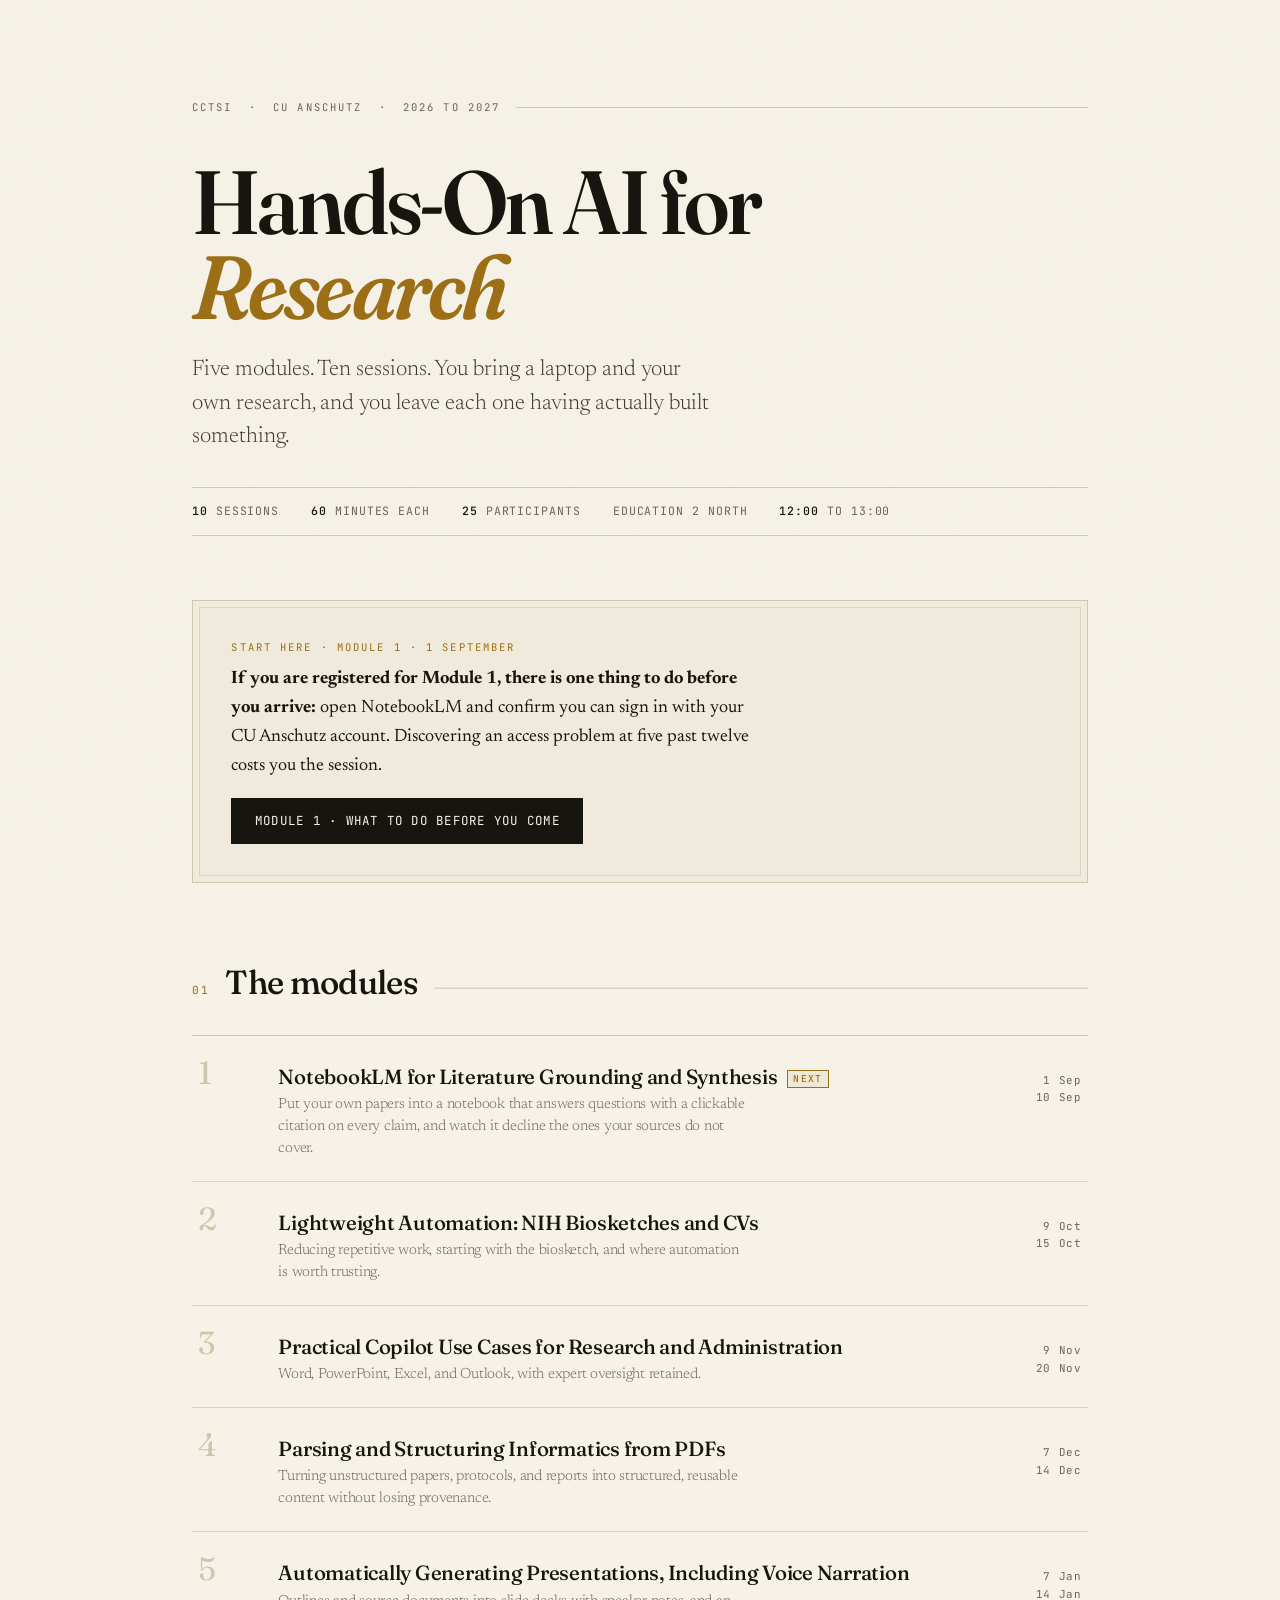
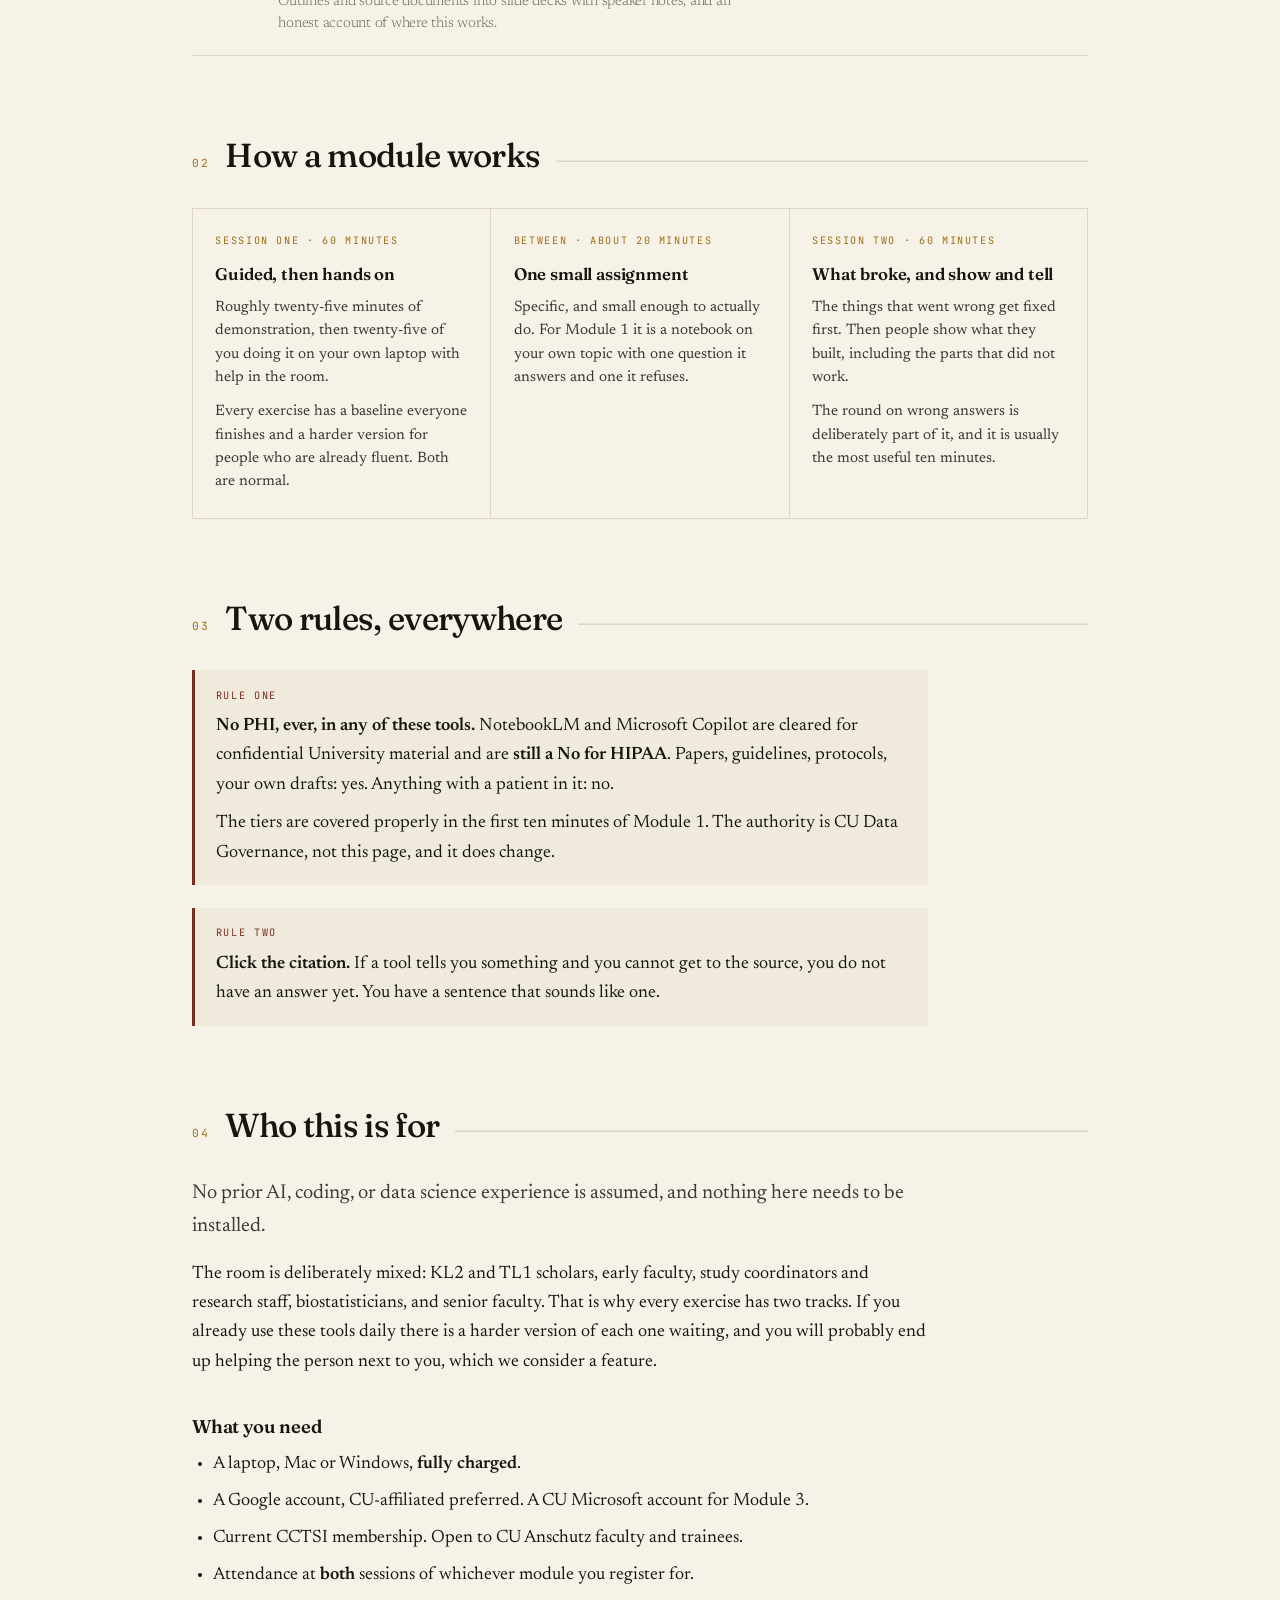
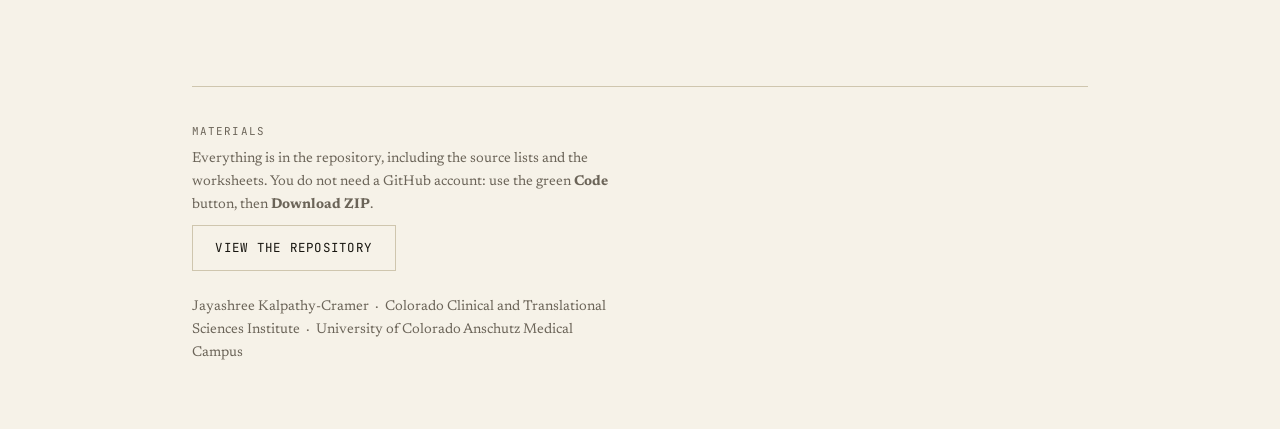
==== index.html @ 1f19777e "Module 1: NotebookLM materials and series site Landing page and module 1 page for GitHub Pages, four" ====
<!doctype html>
<html lang="en">
<head>
<meta charset="utf-8">
<meta name="viewport" content="width=device-width,initial-scale=1">
<title>Hands-On AI for Research · CCTSI</title>
<meta name="description" content="A five-module CCTSI workshop series at CU Anschutz. Build something in the room, on your own laptop, with your own research.">
<link rel="stylesheet" href="assets/style.css">
</head>
<body>
<div class="wrap">

  <header class="mast">
    <p class="mast-rule rise">CCTSI &nbsp;·&nbsp; CU Anschutz &nbsp;·&nbsp; 2026 to 2027</p>
    <h1 class="rise">Hands-On AI for <em>Research</em></h1>
    <p class="standfirst rise">Five modules. Ten sessions. You bring a laptop and your own
      research, and you leave each one having actually built something.</p>
    <div class="meta-strip rise">
      <span><b>10</b> sessions</span>
      <span><b>60</b> minutes each</span>
      <span><b>25</b> participants</span>
      <span>Education 2 North</span>
      <span><b>12:00</b> to 13:00</span>
    </div>
  </header>

  <section class="hero-cta rise">
    <p class="kicker">Start here · Module 1 · 1 September</p>
    <p><strong>If you are registered for Module 1, there is one thing to do before you arrive:</strong>
      open NotebookLM and confirm you can sign in with your CU Anschutz account. Discovering an
      access problem at five past twelve costs you the session.</p>
    <p><a class="btn" href="module-1.html">Module 1 · what to do before you come</a></p>
  </section>

  <section class="sec">
    <div class="sec-head"><span class="sec-num">01</span><h2>The modules</h2></div>
    <ol class="index">
      <li><a href="module-1.html">
        <span class="n">1</span>
        <span class="t">NotebookLM for Literature Grounding and Synthesis<span class="chip now">Next</span>
          <span class="sub">Put your own papers into a notebook that answers questions with a
            clickable citation on every claim, and watch it decline the ones your sources do not
            cover.</span></span>
        <span class="d">1 Sep<br>10 Sep</span></a></li>
      <li><div class="row">
        <span class="n">2</span>
        <span class="t">Lightweight Automation: NIH Biosketches and CVs
          <span class="sub">Reducing repetitive work, starting with the biosketch, and where
            automation is worth trusting.</span></span>
        <span class="d">9 Oct<br>15 Oct</span></div></li>
      <li><div class="row">
        <span class="n">3</span>
        <span class="t">Practical Copilot Use Cases for Research and Administration
          <span class="sub">Word, PowerPoint, Excel, and Outlook, with expert oversight
            retained.</span></span>
        <span class="d">9 Nov<br>20 Nov</span></div></li>
      <li><div class="row">
        <span class="n">4</span>
        <span class="t">Parsing and Structuring Informatics from PDFs
          <span class="sub">Turning unstructured papers, protocols, and reports into structured,
            reusable content without losing provenance.</span></span>
        <span class="d">7 Dec<br>14 Dec</span></div></li>
      <li><div class="row">
        <span class="n">5</span>
        <span class="t">Automatically Generating Presentations, Including Voice Narration
          <span class="sub">Outlines and source documents into slide decks with speaker notes, and
            an honest account of where this works.</span></span>
        <span class="d">7 Jan<br>14 Jan</span></div></li>
    </ol>
  </section>

  <section class="sec">
    <div class="sec-head"><span class="sec-num">02</span><h2>How a module works</h2></div>
    <div class="grid">
      <div class="card">
        <span class="c-n">Session one · 60 minutes</span>
        <h3>Guided, then hands on</h3>
        <p>Roughly twenty-five minutes of demonstration, then twenty-five of you doing it on your
          own laptop with help in the room.</p>
        <p>Every exercise has a baseline everyone finishes and a harder version for people who are
          already fluent. Both are normal.</p>
      </div>
      <div class="card">
        <span class="c-n">Between · about 20 minutes</span>
        <h3>One small assignment</h3>
        <p>Specific, and small enough to actually do. For Module 1 it is a notebook on your own
          topic with one question it answers and one it refuses.</p>
      </div>
      <div class="card">
        <span class="c-n">Session two · 60 minutes</span>
        <h3>What broke, and show and tell</h3>
        <p>The things that went wrong get fixed first. Then people show what they built, including
          the parts that did not work.</p>
        <p>The round on wrong answers is deliberately part of it, and it is usually the most useful
          ten minutes.</p>
      </div>
    </div>
  </section>

  <section class="sec">
    <div class="sec-head"><span class="sec-num">03</span><h2>Two rules, everywhere</h2></div>
    <div class="prose wide">
      <div class="rulebox">
        <span class="lbl">Rule one</span>
        <p><strong>No PHI, ever, in any of these tools.</strong> NotebookLM and Microsoft Copilot
          are cleared for confidential University material and are <strong>still a No for
          HIPAA</strong>. Papers, guidelines, protocols, your own drafts: yes. Anything with a
          patient in it: no.</p>
        <p>The tiers are covered properly in the first ten minutes of Module 1. The authority is CU
          Data Governance, not this page, and it does change.</p>
      </div>
      <div class="rulebox">
        <span class="lbl">Rule two</span>
        <p><strong>Click the citation.</strong> If a tool tells you something and you cannot get to
          the source, you do not have an answer yet. You have a sentence that sounds like one.</p>
      </div>
    </div>
  </section>

  <section class="sec">
    <div class="sec-head"><span class="sec-num">04</span><h2>Who this is for</h2></div>
    <div class="prose wide">
      <p class="lead">No prior AI, coding, or data science experience is assumed, and nothing here
        needs to be installed.</p>
      <p>The room is deliberately mixed: KL2 and TL1 scholars, early faculty, study coordinators and
        research staff, biostatisticians, and senior faculty. That is why every exercise has two
        tracks. If you already use these tools daily there is a harder version of each one waiting,
        and you will probably end up helping the person next to you, which we consider a feature.</p>
      <h3>What you need</h3>
      <ul>
        <li>A laptop, Mac or Windows, <strong>fully charged</strong>.</li>
        <li>A Google account, CU-affiliated preferred. A CU Microsoft account for Module 3.</li>
        <li>Current CCTSI membership. Open to CU Anschutz faculty and trainees.</li>
        <li>Attendance at <strong>both</strong> sessions of whichever module you register for.</li>
      </ul>
    </div>
  </section>

  <footer>
    <p class="fmono">Materials</p>
    <p>Everything is in the repository, including the source lists and the worksheets. You do not
      need a GitHub account: use the green <strong>Code</strong> button, then
      <strong>Download ZIP</strong>.</p>
    <p><a class="btn ghost" href="https://github.com/kalpathy/cctsi-hands-on-ai">View the repository</a></p>
    <p style="margin-top:1.6rem">Jayashree Kalpathy-Cramer &nbsp;·&nbsp; Colorado Clinical and
      Translational Sciences Institute &nbsp;·&nbsp; University of Colorado Anschutz Medical Campus</p>
  </footer>

</div>
</body>
</html>
---- assets/style.css ----
/* Hands-On AI for Research  ·  CCTSI, CU Anschutz
   Editorial scientific press: paper ground, ink text, printerly gold. */

@import url('https://fonts.googleapis.com/css2?family=Fraunces:ital,opsz,wght@0,9..144,300..900;1,9..144,300..900&family=Newsreader:ital,opsz,wght@0,6..72,200..800;1,6..72,200..800&family=JetBrains+Mono:wght@400;500;700&display=swap');

:root{
  --paper:#F6F2E8;
  --paper-2:#EFEADC;
  --paper-3:#E6DFCC;
  --ink:#17150F;
  --ink-2:#3D3830;
  --ink-3:#6B6458;
  --rule:#CFC6AE;
  --rule-soft:#DED6C1;
  --gold:#9C6F16;
  --gold-bright:#C08A1E;
  --oxblood:#7A2E22;
  --moss:#3F5240;

  --serif:'Newsreader',Georgia,'Times New Roman',serif;
  --display:'Fraunces',Georgia,serif;
  --mono:'JetBrains Mono',ui-monospace,'SF Mono',Menlo,monospace;

  --measure:34rem;
  --gut:clamp(1.25rem,4vw,3rem);
}

@media (prefers-color-scheme:dark){
  :root{
    --paper:#141310; --paper-2:#1C1A16; --paper-3:#26231D;
    --ink:#F2EDE0; --ink-2:#CFC7B6; --ink-3:#968D7C;
    --rule:#3A352C; --rule-soft:#2C2822;
    --gold:#D9A73E; --gold-bright:#EFC163;
    --oxblood:#C98072; --moss:#8FA98C;
  }
}

*,*::before,*::after{box-sizing:border-box}
html{-webkit-text-size-adjust:100%}
body{
  margin:0; background:var(--paper); color:var(--ink);
  font-family:var(--serif); font-size:clamp(1rem,.95rem + .25vw,1.125rem);
  font-optical-sizing:auto; line-height:1.62;
  text-rendering:optimizeLegibility;
}
/* paper grain */
body::before{
  content:''; position:fixed; inset:0; pointer-events:none; z-index:0; opacity:.5;
  background-image:url("data:image/svg+xml,%3Csvg xmlns='http://www.w3.org/2000/svg' width='160' height='160'%3E%3Cfilter id='n'%3E%3CfeTurbulence type='fractalNoise' baseFrequency='.85' numOctaves='4'/%3E%3C/filter%3E%3Crect width='160' height='160' filter='url(%23n)' opacity='.055'/%3E%3C/svg%3E");
  mix-blend-mode:multiply;
}
@media (prefers-color-scheme:dark){ body::before{mix-blend-mode:screen;opacity:.3} }

.wrap{position:relative; z-index:1; max-width:62rem; margin:0 auto; padding:0 var(--gut)}

a{color:inherit; text-decoration-color:var(--rule); text-underline-offset:.18em; text-decoration-thickness:1px}
a:hover{text-decoration-color:var(--gold)}

/* ── masthead ─────────────────────────────────────── */
.mast{padding:clamp(2.5rem,7vw,5.5rem) 0 0}
.mast-rule{display:flex;align-items:center;gap:1rem;font-family:var(--mono);
  font-size:.66rem;letter-spacing:.2em;text-transform:uppercase;color:var(--ink-3)}
.mast-rule::after{content:'';flex:1;height:1px;background:var(--rule)}
.mast h1{
  font-family:var(--display); font-weight:600; font-variation-settings:'SOFT' 20,'WONK' 1;
  font-size:clamp(2.6rem,1.4rem + 5.4vw,5.6rem); line-height:.94;
  letter-spacing:-.028em; margin:.5em 0 .28em; max-width:15ch;
}
.mast h1 em{font-style:italic; font-variation-settings:'SOFT' 60,'WONK' 1; color:var(--gold)}
.standfirst{font-size:clamp(1.1rem,1rem + .5vw,1.4rem); line-height:1.5; color:var(--ink-2);
  max-width:44ch; margin:0 0 2rem; font-weight:300}

.meta-strip{display:flex;flex-wrap:wrap;gap:.5rem 2rem;font-family:var(--mono);font-size:.72rem;
  letter-spacing:.08em;color:var(--ink-3);text-transform:uppercase;
  border-top:1px solid var(--rule);border-bottom:1px solid var(--rule);padding:.9rem 0;margin-bottom:clamp(2rem,6vw,4rem)}
.meta-strip b{color:var(--ink);font-weight:500}

/* ── callout: the one thing ───────────────────────── */
.hero-cta{
  position:relative; background:var(--paper-2); border:1px solid var(--rule);
  padding:clamp(1.4rem,4vw,2.4rem); margin:0 0 clamp(2.5rem,7vw,4.5rem);
}
.hero-cta::after{content:'';position:absolute;inset:6px;border:1px solid var(--rule-soft);pointer-events:none}
.hero-cta .kicker{font-family:var(--mono);font-size:.66rem;letter-spacing:.2em;text-transform:uppercase;line-height:1.5;
  color:var(--gold);margin:0 0 .6rem}
.hero-cta p{margin:0 0 1rem;max-width:52ch}
.hero-cta p:last-child{margin-bottom:0}

.btn{display:inline-block;font-family:var(--mono);font-size:.78rem;letter-spacing:.1em;
  text-transform:uppercase;text-decoration:none;background:var(--ink);color:var(--paper);
  padding:.75rem 1.4rem;border:1px solid var(--ink);transition:background .2s,color .2s,transform .2s}
.btn:hover{background:var(--gold);border-color:var(--gold);color:#fff;transform:translateY(-2px)}
.btn.ghost{background:transparent;color:var(--ink);border-color:var(--rule)}
.btn.ghost:hover{border-color:var(--gold);color:var(--gold);background:transparent}

/* ── section headings ─────────────────────────────── */
.sec{margin:0 0 clamp(2.5rem,7vw,4.5rem)}
.sec-head{display:flex;align-items:baseline;gap:1rem;margin:0 0 1.6rem}
.sec-head h2{font-family:var(--display);font-weight:500;font-variation-settings:'SOFT' 20;
  font-size:clamp(1.5rem,1.2rem + 1.1vw,2.1rem);letter-spacing:-.02em;margin:0}
.sec-head::after{content:'';flex:1;height:1px;background:var(--rule);transform:translateY(-.3em)}
.sec-num{font-family:var(--mono);font-size:.7rem;color:var(--gold);letter-spacing:.15em}

/* ── module index ─────────────────────────────────── */
.index{list-style:none;margin:0;padding:0;border-top:1px solid var(--rule)}
.index li{border-bottom:1px solid var(--rule-soft)}
.index a,.index .row{display:grid;grid-template-columns:3.4rem 1fr auto;gap:clamp(.8rem,2vw,1.6rem);
  align-items:baseline;padding:1.3rem .4rem;text-decoration:none;transition:background .25s,padding .25s}
.index a:hover{background:var(--paper-2);padding-left:.9rem}
.index .n{font-family:var(--display);font-weight:400;font-size:2rem;line-height:1;
  color:var(--rule);font-variation-settings:'SOFT' 0;transition:color .25s}
.index a:hover .n{color:var(--gold)}
.index .t{font-family:var(--display);font-weight:500;font-size:clamp(1.05rem,1rem + .35vw,1.28rem);
  line-height:1.25;letter-spacing:-.012em}
.index .d{font-family:var(--mono);font-size:.68rem;color:var(--ink-3);letter-spacing:.06em;
  white-space:nowrap;text-align:right}
.index .sub{display:block;font-family:var(--serif);font-weight:300;font-size:.92rem;
  color:var(--ink-3);margin-top:.3rem;max-width:52ch;line-height:1.5}
.chip{display:inline-block;font-family:var(--mono);font-size:.6rem;letter-spacing:.14em;
  text-transform:uppercase;padding:.2em .55em;border:1px solid var(--rule);color:var(--ink-3);
  margin-left:.6rem;vertical-align:.14em}
.chip.now{border-color:var(--gold);color:var(--gold);background:color-mix(in srgb,var(--gold) 8%,transparent)}

/* ── prose ────────────────────────────────────────── */
.prose{max-width:var(--measure)}
.prose.wide{max-width:46rem}
.prose h3{font-family:var(--display);font-weight:600;font-size:1.15rem;letter-spacing:-.01em;
  margin:2.2rem 0 .5rem}
.prose p{margin:0 0 1.1rem}
.prose ul,.prose ol{margin:0 0 1.2rem;padding-left:1.3rem}
.prose li{margin:0 0 .5rem}
.prose strong{font-weight:600}
.lead{font-size:1.12em;color:var(--ink-2)}

/* ── two-up cards ─────────────────────────────────── */
.grid{display:grid;gap:1px;background:var(--rule-soft);border:1px solid var(--rule-soft);
  grid-template-columns:repeat(auto-fit,minmax(15rem,1fr))}
.card{background:var(--paper);padding:1.5rem 1.4rem}
.card h3{font-family:var(--display);font-weight:600;font-size:1.05rem;margin:0 0 .5rem;letter-spacing:-.01em}
.card .c-n{font-family:var(--mono);font-size:.64rem;letter-spacing:.16em;text-transform:uppercase;
  color:var(--gold);display:block;margin-bottom:.7rem}
.card p{margin:0 0 .7rem;font-size:.94rem;color:var(--ink-2);line-height:1.55}
.card p:last-child{margin-bottom:0}
.card .cnt{font-family:var(--mono);font-size:.68rem;color:var(--ink-3)}

/* ── rule box ─────────────────────────────────────── */
.rulebox{border-left:3px solid var(--oxblood);background:var(--paper-2);padding:1.1rem 1.3rem;margin:0 0 1.4rem}
.rulebox p{margin:0 0 .6rem}
.rulebox p:last-child{margin:0}
.rulebox .lbl{font-family:var(--mono);font-size:.64rem;letter-spacing:.16em;text-transform:uppercase;
  color:var(--oxblood);display:block;margin-bottom:.5rem}

/* ── steps ────────────────────────────────────────── */
.steps{list-style:none;counter-reset:s;margin:0;padding:0}
.steps li{counter-increment:s;position:relative;padding:0 0 1.4rem 3.2rem;border-left:1px solid var(--rule);
  margin-left:1rem}
.steps li:last-child{border-left-color:transparent;padding-bottom:0}
.steps li::before{content:counter(s);position:absolute;left:-1rem;top:-.15rem;width:2rem;height:2rem;
  display:grid;place-items:center;background:var(--paper);border:1px solid var(--rule);
  border-radius:50%;font-family:var(--mono);font-size:.75rem;color:var(--gold)}
.steps h3{margin:0 0 .3rem;font-family:var(--display);font-weight:600;font-size:1.05rem}
.steps p{margin:0 0 .5rem;font-size:.95rem;color:var(--ink-2)}

/* ── footer ───────────────────────────────────────── */
footer{border-top:1px solid var(--rule);margin-top:clamp(3rem,8vw,6rem);
  padding:2.2rem 0 3.5rem;font-size:.88rem;color:var(--ink-3)}
footer p{margin:0 0 .5rem;max-width:52ch}
footer .fmono{font-family:var(--mono);font-size:.68rem;letter-spacing:.1em;text-transform:uppercase}

/* ── back link ────────────────────────────────────── */
.back{display:inline-block;font-family:var(--mono);font-size:.7rem;letter-spacing:.14em;
  text-transform:uppercase;color:var(--ink-3);text-decoration:none;margin-bottom:1.5rem}
.back:hover{color:var(--gold)}

/* ── entrance ─────────────────────────────────────── */
@media (prefers-reduced-motion:no-preference){
  .rise{animation:rise .7s cubic-bezier(.2,.7,.3,1) both}
  .rise:nth-child(1){animation-delay:.04s} .rise:nth-child(2){animation-delay:.1s}
  .rise:nth-child(3){animation-delay:.16s} .rise:nth-child(4){animation-delay:.22s}
  .rise:nth-child(5){animation-delay:.28s} .rise:nth-child(6){animation-delay:.34s}
  @keyframes rise{from{opacity:0;transform:translateY(14px)}to{opacity:1;transform:none}}
}

@media (max-width:34rem){
  .index a,.index .row{grid-template-columns:2.4rem 1fr;row-gap:.4rem}
  .index .d{grid-column:2;text-align:left}
  .index .n{font-size:1.5rem}
}

@media print{
  body::before{display:none} body{background:#fff;color:#000;font-size:11pt}
  .btn,.back{display:none} .index a{padding:.5rem 0}
}
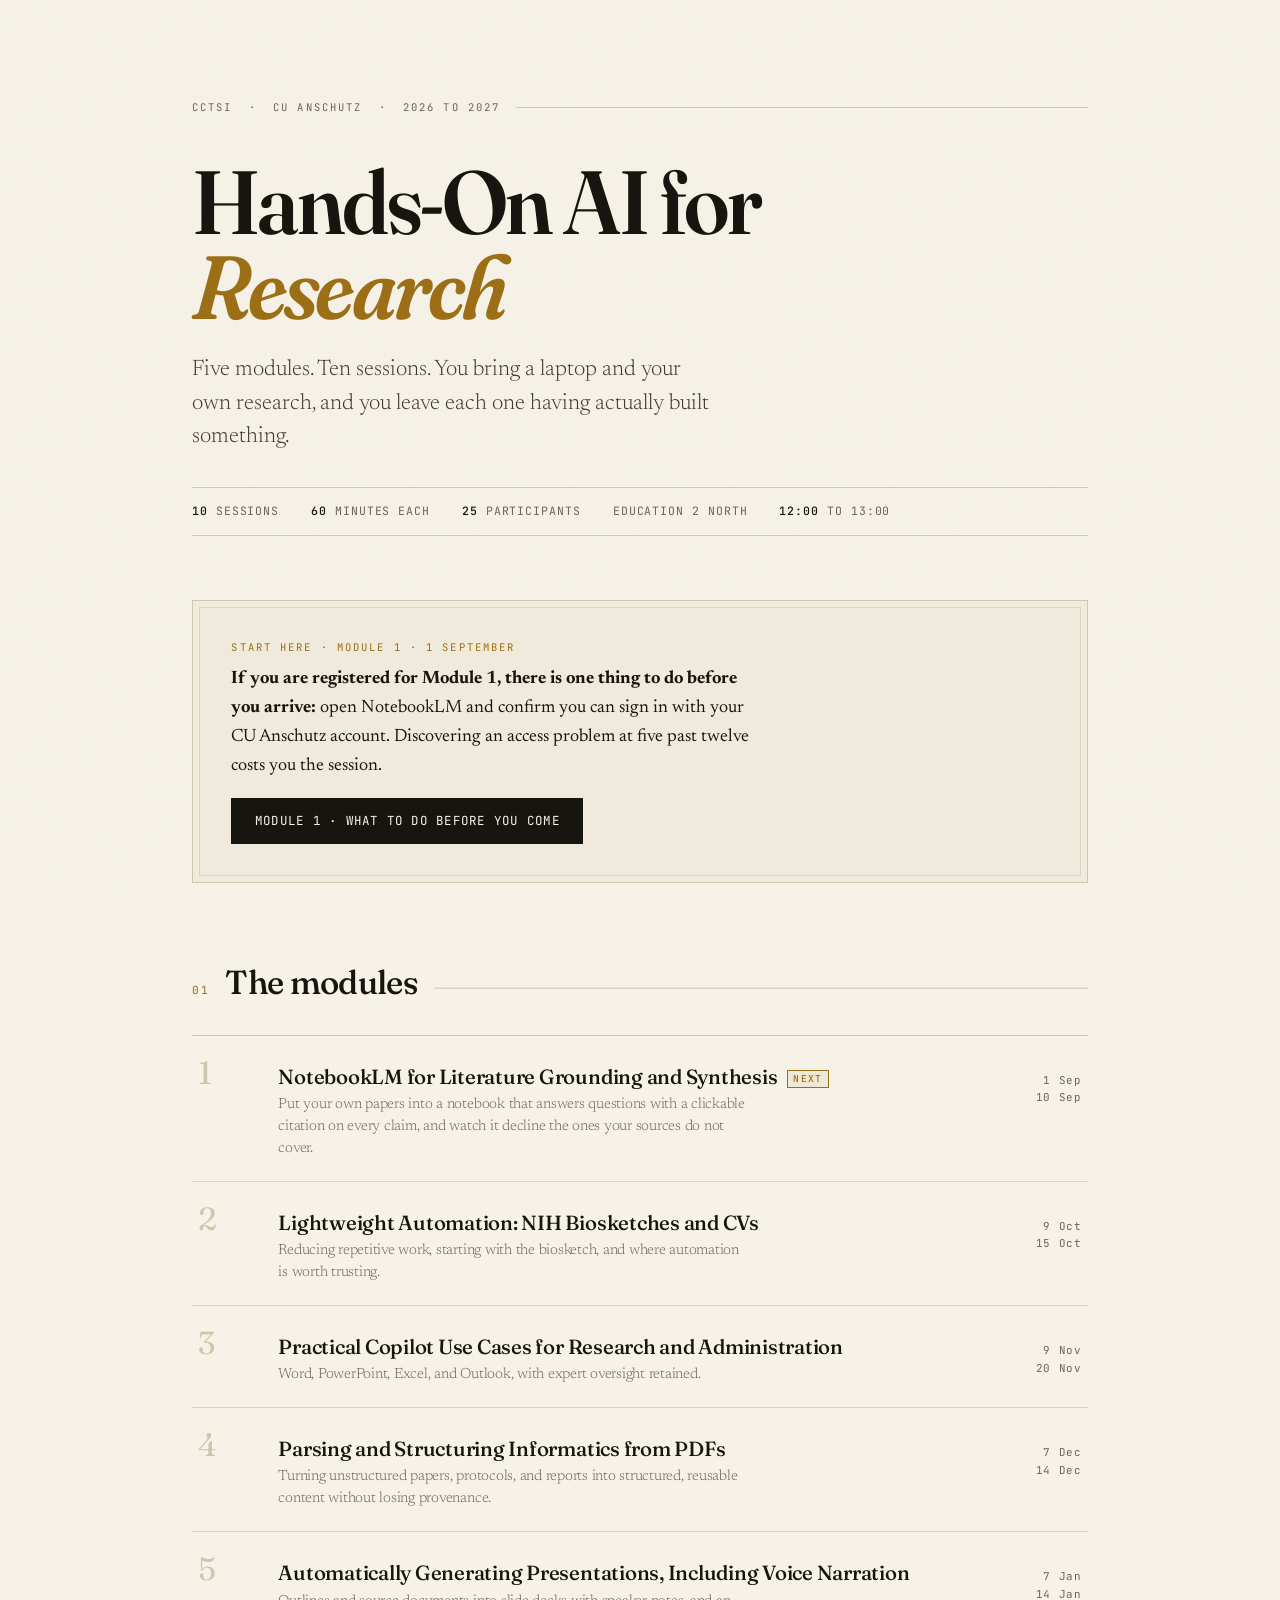
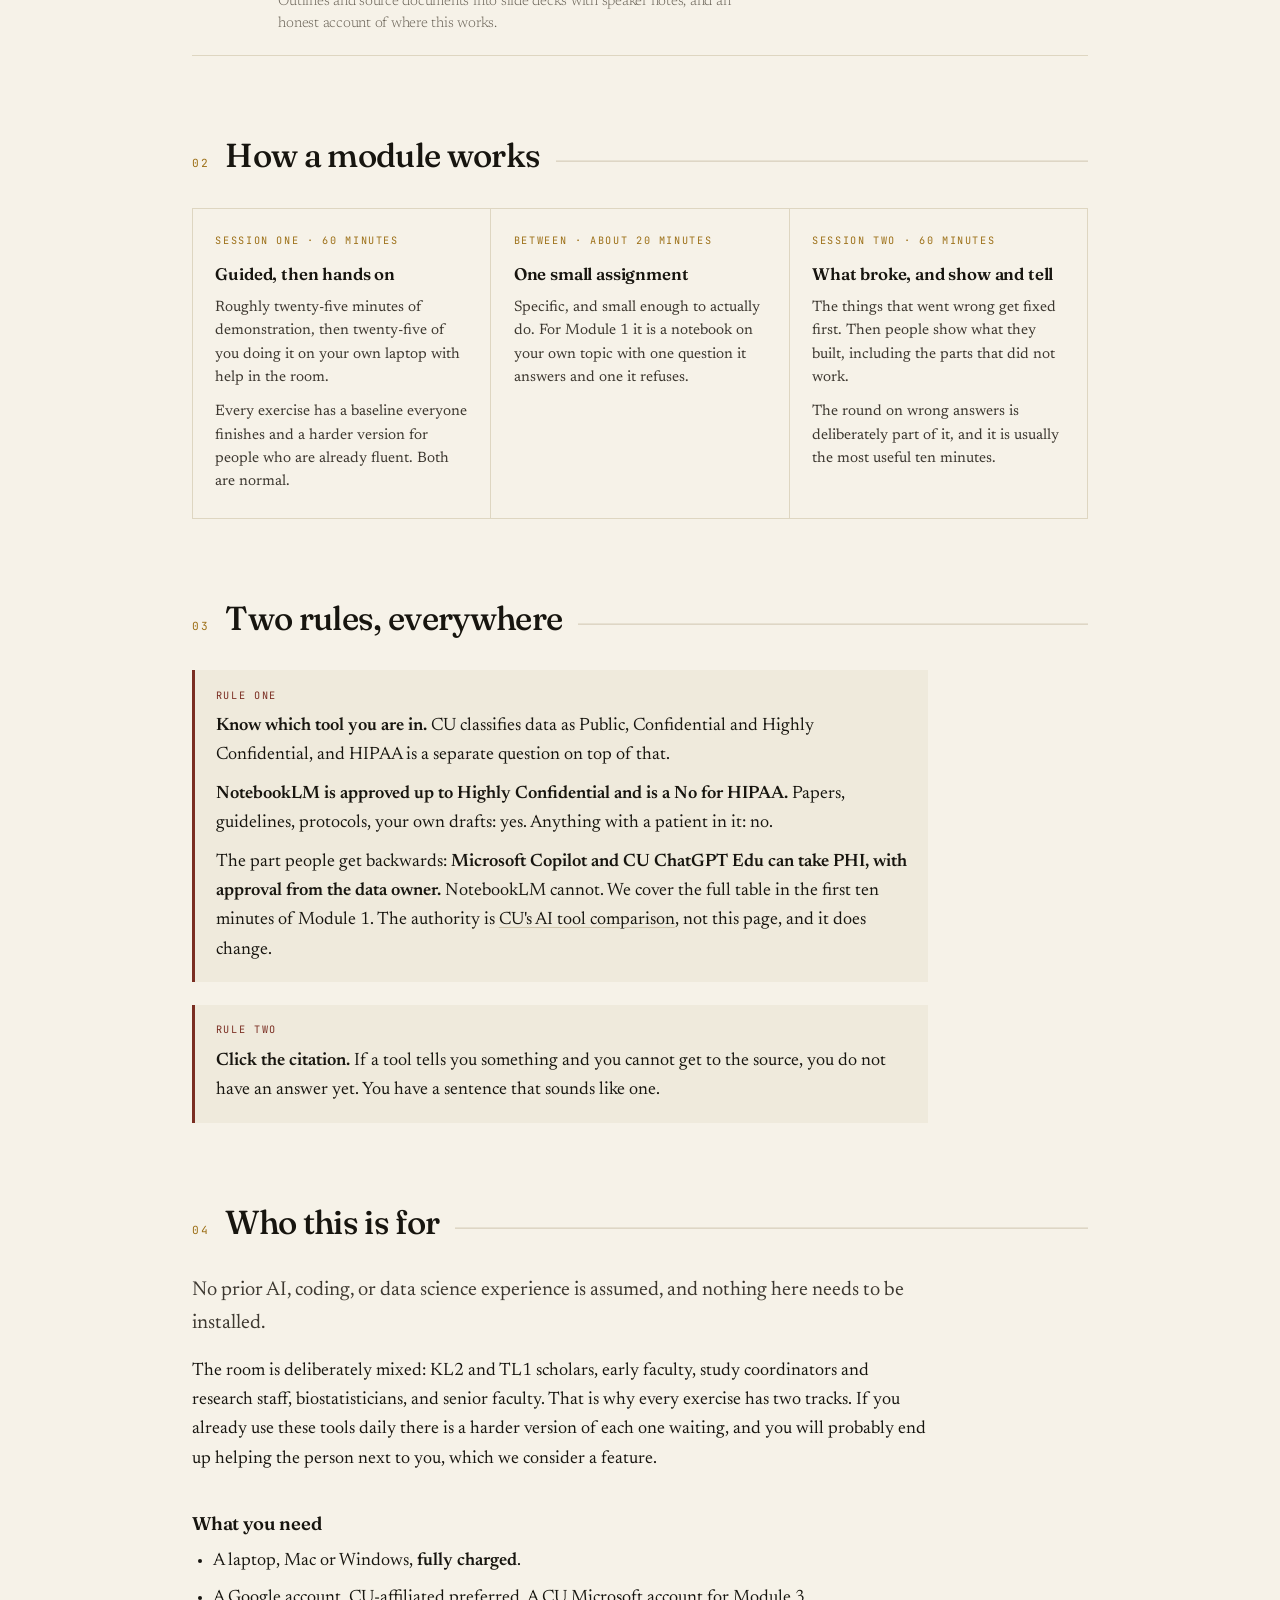
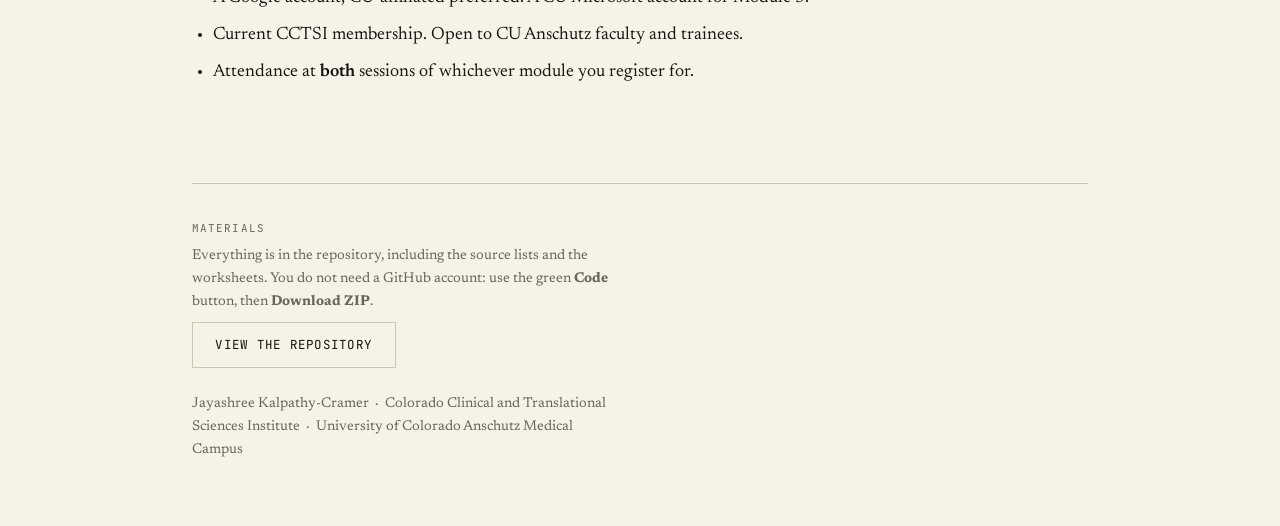
==== commit 79cf04e0: "Correct the data classification guidance against CU's published table CU uses three classifications " ====
--- a/index.html
+++ b/index.html
@@ -102,12 +102,14 @@
     <div class="prose wide">
       <div class="rulebox">
         <span class="lbl">Rule one</span>
-        <p><strong>No PHI, ever, in any of these tools.</strong> NotebookLM and Microsoft Copilot
-          are cleared for confidential University material and are <strong>still a No for
-          HIPAA</strong>. Papers, guidelines, protocols, your own drafts: yes. Anything with a
-          patient in it: no.</p>
-        <p>The tiers are covered properly in the first ten minutes of Module 1. The authority is CU
-          Data Governance, not this page, and it does change.</p>
+        <p><strong>Know which tool you are in.</strong> CU classifies data as Public, Confidential
+          and Highly Confidential, and HIPAA is a separate question on top of that.</p>
+        <p><strong>NotebookLM is approved up to Highly Confidential and is a No for HIPAA.</strong>
+          Papers, guidelines, protocols, your own drafts: yes. Anything with a patient in it: no.</p>
+        <p>The part people get backwards: <strong>Microsoft Copilot and CU ChatGPT Edu can take PHI,
+          with approval from the data owner.</strong> NotebookLM cannot. We cover the full table in
+          the first ten minutes of Module 1. The authority is
+          <a href="https://www.cuanschutz.edu/offices/iss/artificial-intelligence/ai-tool-overview-and-comparison">CU's AI tool comparison</a>, not this page, and it does change.</p>
       </div>
       <div class="rulebox">
         <span class="lbl">Rule two</span>
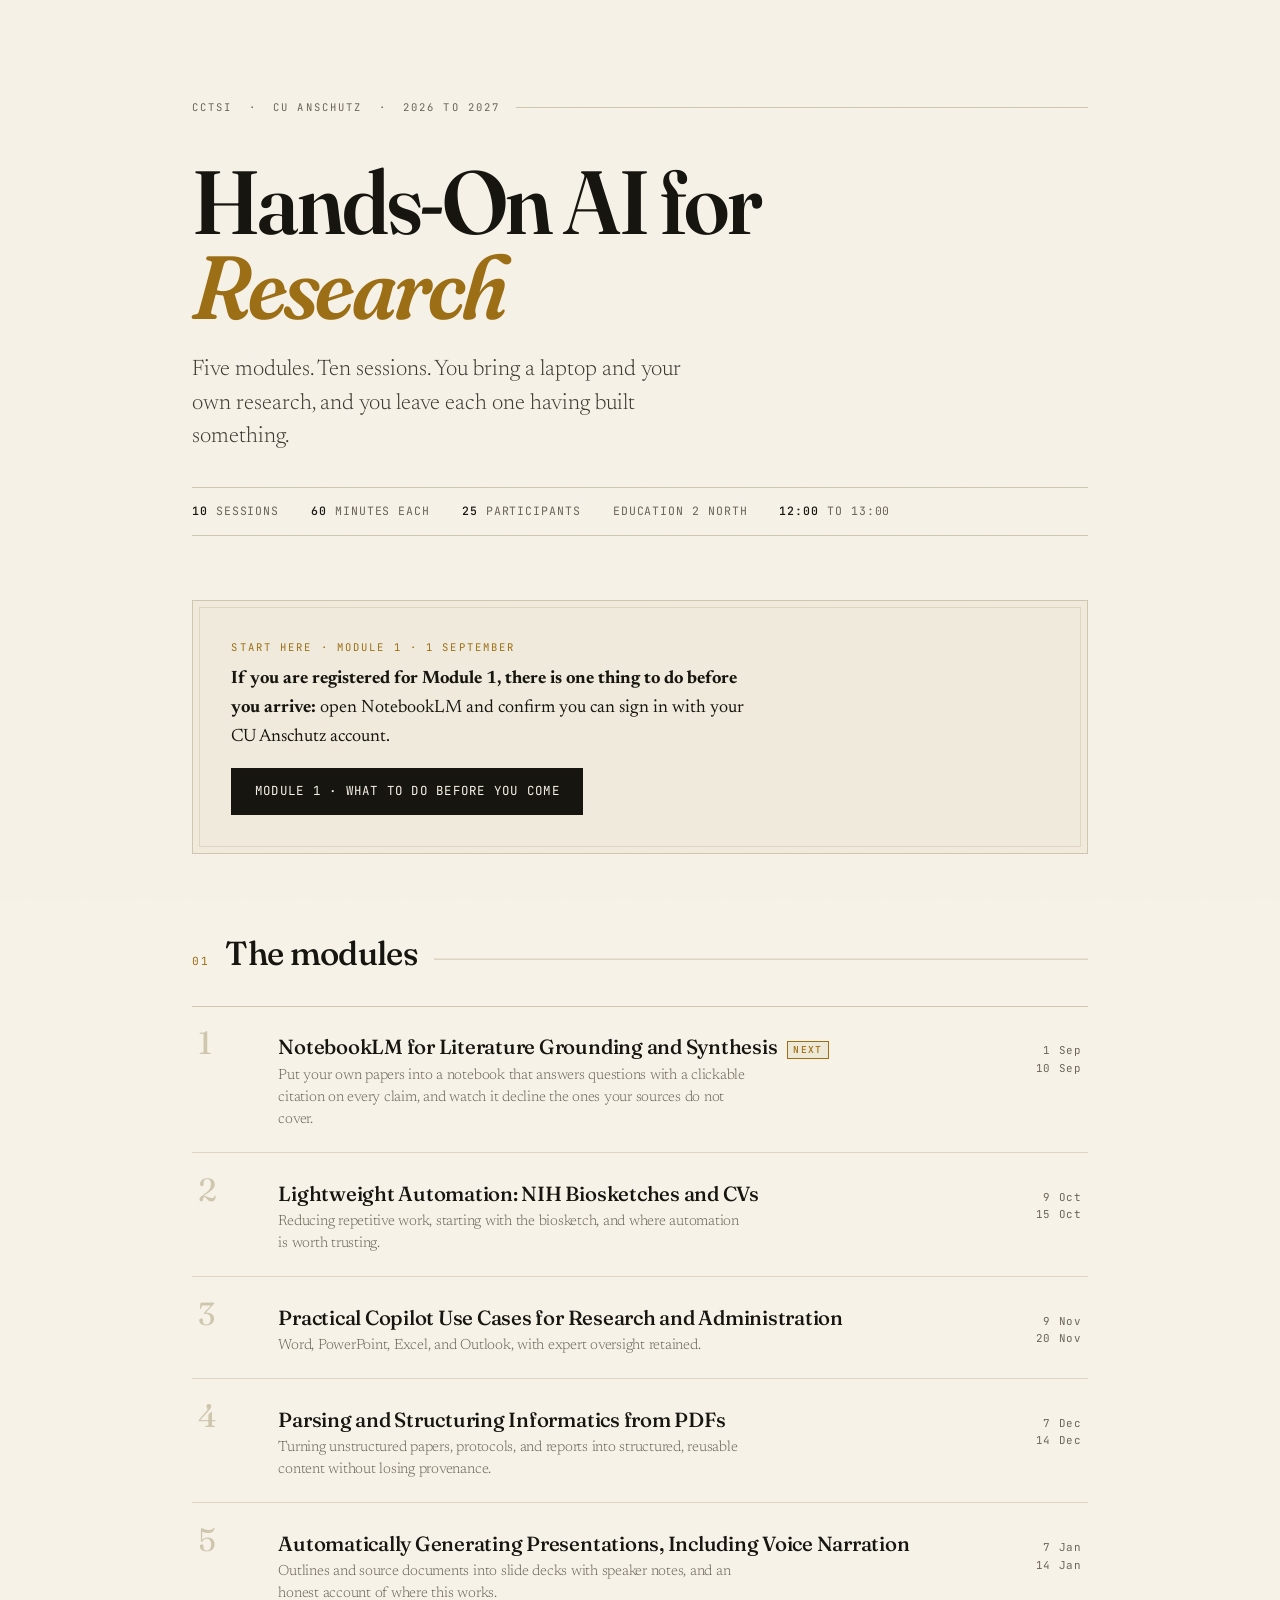
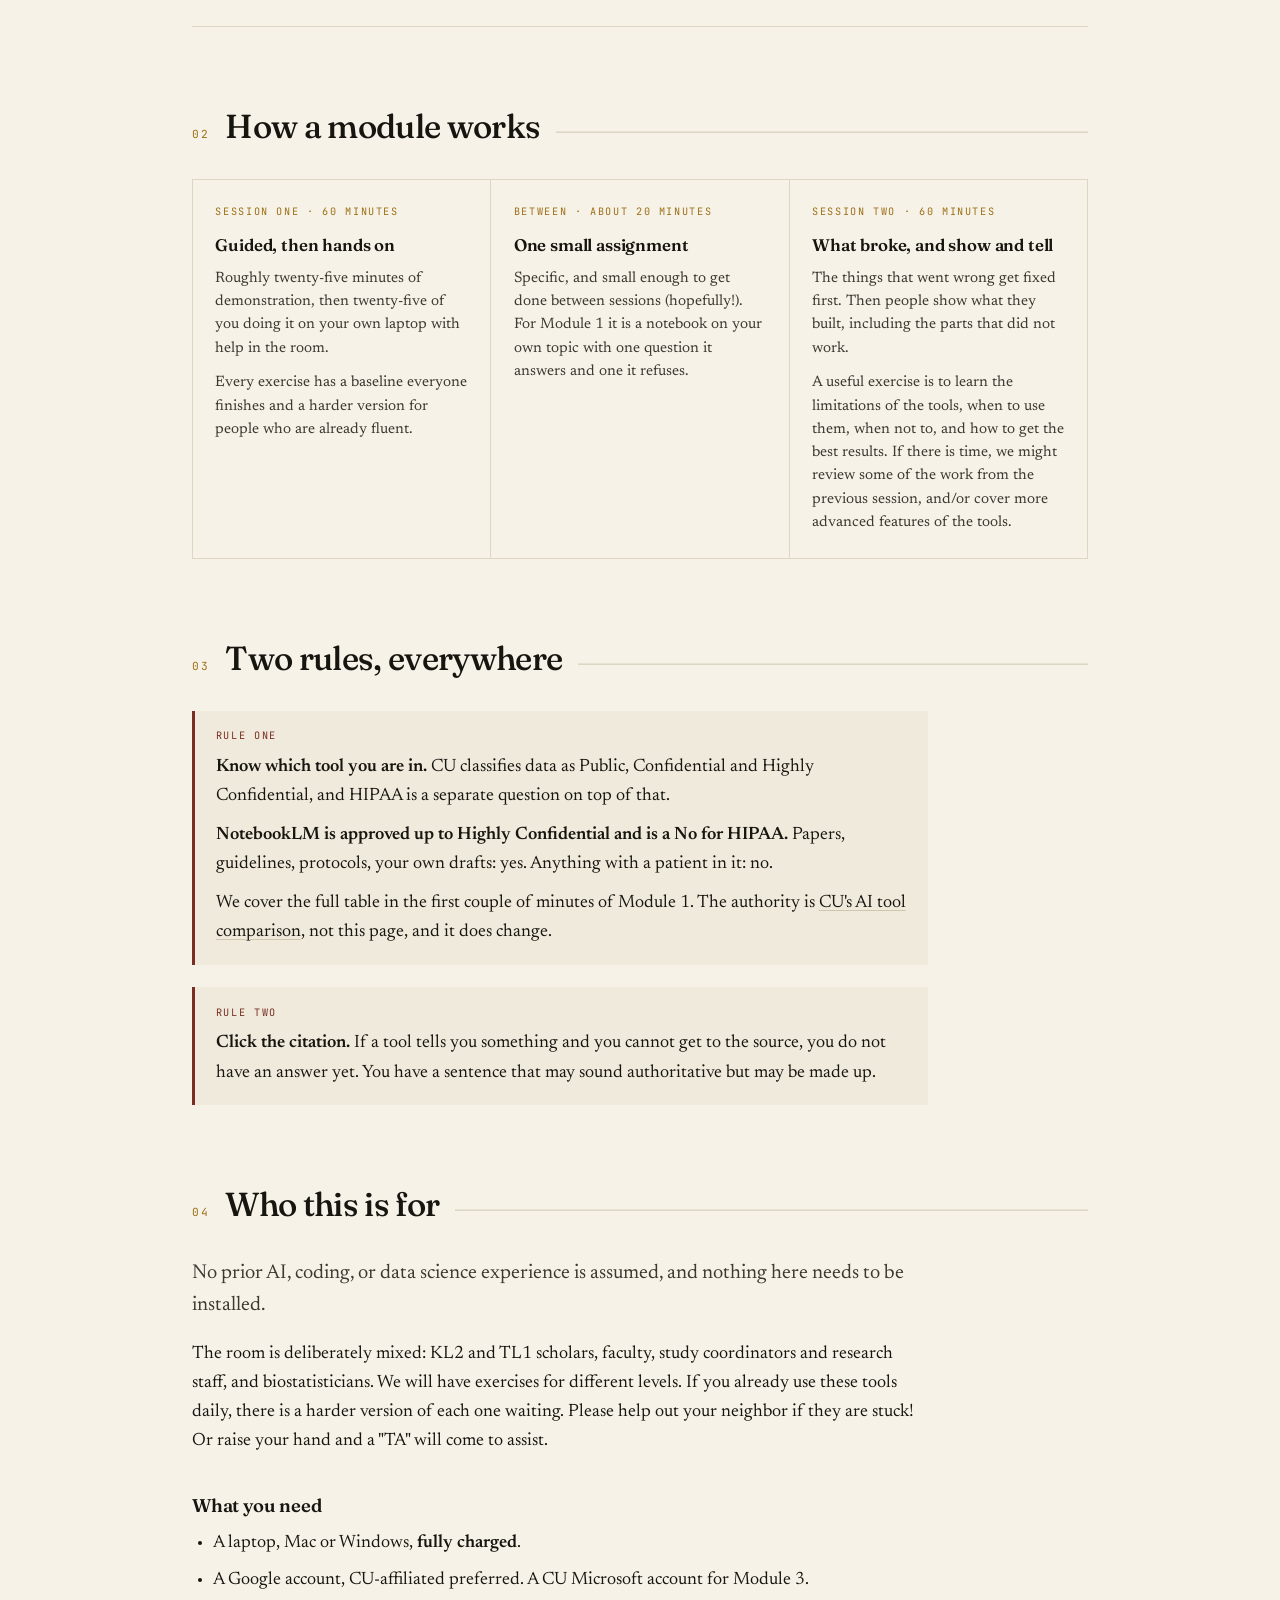
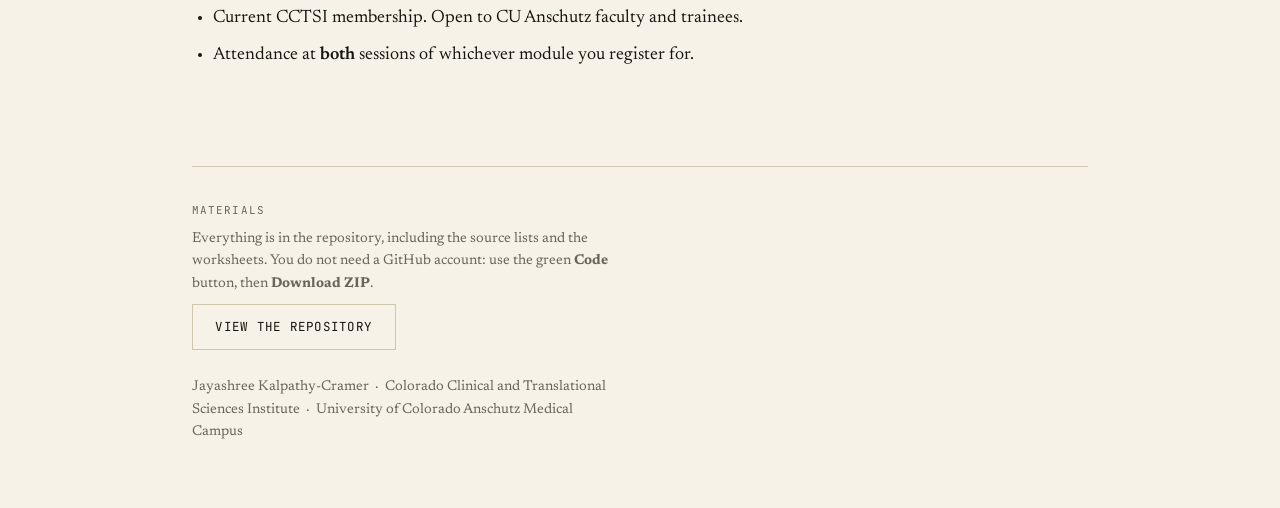
==== commit 42e8647a: "Soften the voice across the site, and drop the Copilot PHI contrast A language pass over the landing" ====
--- a/index.html
+++ b/index.html
@@ -14,7 +14,7 @@
     <p class="mast-rule rise">CCTSI &nbsp;·&nbsp; CU Anschutz &nbsp;·&nbsp; 2026 to 2027</p>
     <h1 class="rise">Hands-On AI for <em>Research</em></h1>
     <p class="standfirst rise">Five modules. Ten sessions. You bring a laptop and your own
-      research, and you leave each one having actually built something.</p>
+      research, and you leave each one having built something.</p>
     <div class="meta-strip rise">
       <span><b>10</b> sessions</span>
       <span><b>60</b> minutes each</span>
@@ -27,8 +27,7 @@
   <section class="hero-cta rise">
     <p class="kicker">Start here · Module 1 · 1 September</p>
     <p><strong>If you are registered for Module 1, there is one thing to do before you arrive:</strong>
-      open NotebookLM and confirm you can sign in with your CU Anschutz account. Discovering an
-      access problem at five past twelve costs you the session.</p>
+      open NotebookLM and confirm you can sign in with your CU Anschutz account.</p>
     <p><a class="btn" href="module-1.html">Module 1 · what to do before you come</a></p>
   </section>
 
@@ -78,21 +77,22 @@
         <p>Roughly twenty-five minutes of demonstration, then twenty-five of you doing it on your
           own laptop with help in the room.</p>
         <p>Every exercise has a baseline everyone finishes and a harder version for people who are
-          already fluent. Both are normal.</p>
+          already fluent.</p>
       </div>
       <div class="card">
         <span class="c-n">Between · about 20 minutes</span>
         <h3>One small assignment</h3>
-        <p>Specific, and small enough to actually do. For Module 1 it is a notebook on your own
-          topic with one question it answers and one it refuses.</p>
+        <p>Specific, and small enough to get done between sessions (hopefully!). For Module 1 it is a
+          notebook on your own topic with one question it answers and one it refuses.</p>
       </div>
       <div class="card">
         <span class="c-n">Session two · 60 minutes</span>
         <h3>What broke, and show and tell</h3>
         <p>The things that went wrong get fixed first. Then people show what they built, including
           the parts that did not work.</p>
-        <p>The round on wrong answers is deliberately part of it, and it is usually the most useful
-          ten minutes.</p>
+        <p>A useful exercise is to learn the limitations of the tools, when to use them, when not
+          to, and how to get the best results. If there is time, we might review some of the work
+          from the previous session, and/or cover more advanced features of the tools.</p>
       </div>
     </div>
   </section>
@@ -106,15 +106,14 @@
           and Highly Confidential, and HIPAA is a separate question on top of that.</p>
         <p><strong>NotebookLM is approved up to Highly Confidential and is a No for HIPAA.</strong>
           Papers, guidelines, protocols, your own drafts: yes. Anything with a patient in it: no.</p>
-        <p>The part people get backwards: <strong>Microsoft Copilot and CU ChatGPT Edu can take PHI,
-          with approval from the data owner.</strong> NotebookLM cannot. We cover the full table in
-          the first ten minutes of Module 1. The authority is
+        <p>We cover the full table in the first couple of minutes of Module 1. The authority is
           <a href="https://www.cuanschutz.edu/offices/iss/artificial-intelligence/ai-tool-overview-and-comparison">CU's AI tool comparison</a>, not this page, and it does change.</p>
       </div>
       <div class="rulebox">
         <span class="lbl">Rule two</span>
         <p><strong>Click the citation.</strong> If a tool tells you something and you cannot get to
-          the source, you do not have an answer yet. You have a sentence that sounds like one.</p>
+          the source, you do not have an answer yet. You have a sentence that may sound
+          authoritative but may be made up.</p>
       </div>
     </div>
   </section>
@@ -124,10 +123,10 @@
     <div class="prose wide">
       <p class="lead">No prior AI, coding, or data science experience is assumed, and nothing here
         needs to be installed.</p>
-      <p>The room is deliberately mixed: KL2 and TL1 scholars, early faculty, study coordinators and
-        research staff, biostatisticians, and senior faculty. That is why every exercise has two
-        tracks. If you already use these tools daily there is a harder version of each one waiting,
-        and you will probably end up helping the person next to you, which we consider a feature.</p>
+      <p>The room is deliberately mixed: KL2 and TL1 scholars, faculty, study coordinators and
+        research staff, and biostatisticians. We will have exercises for different levels.
+        If you already use these tools daily, there is a harder version of each one waiting.
+        Please help out your neighbor if they are stuck! Or raise your hand and a "TA" will come to assist.</p>
       <h3>What you need</h3>
       <ul>
         <li>A laptop, Mac or Windows, <strong>fully charged</strong>.</li>
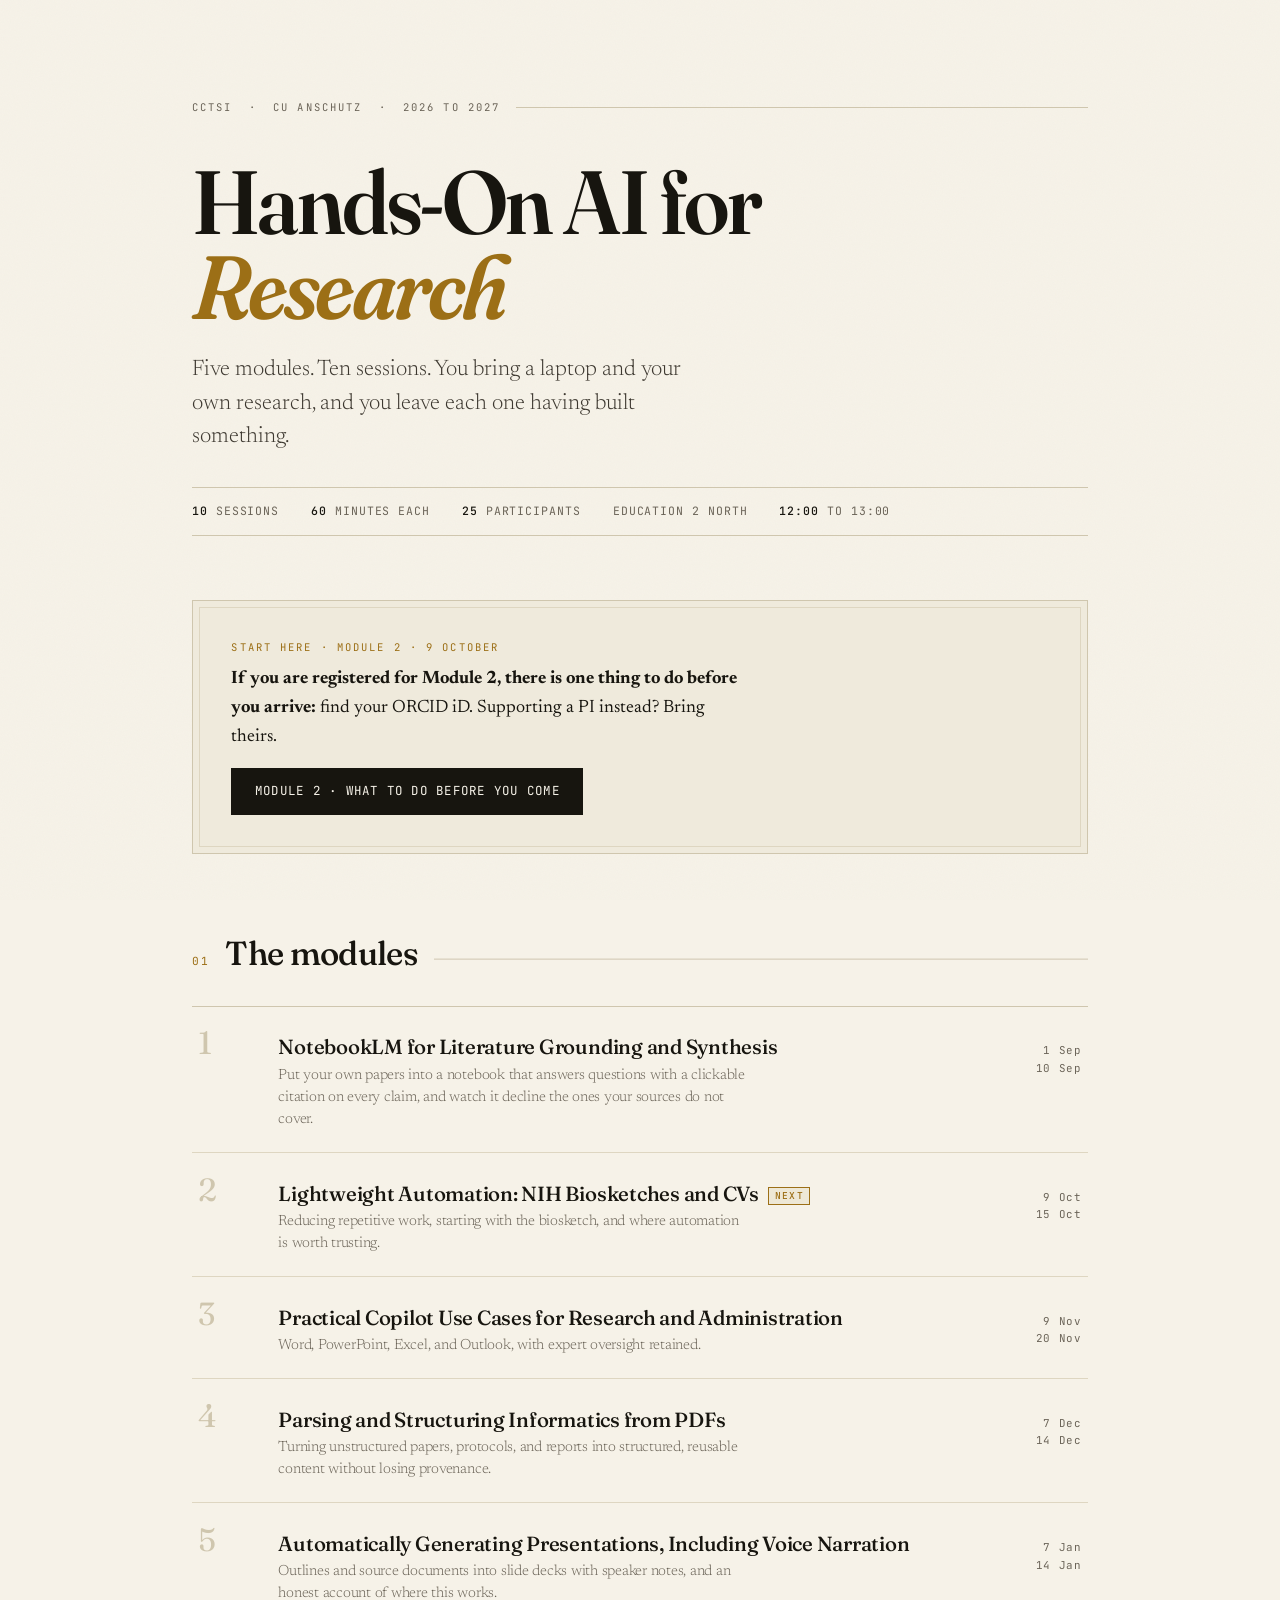
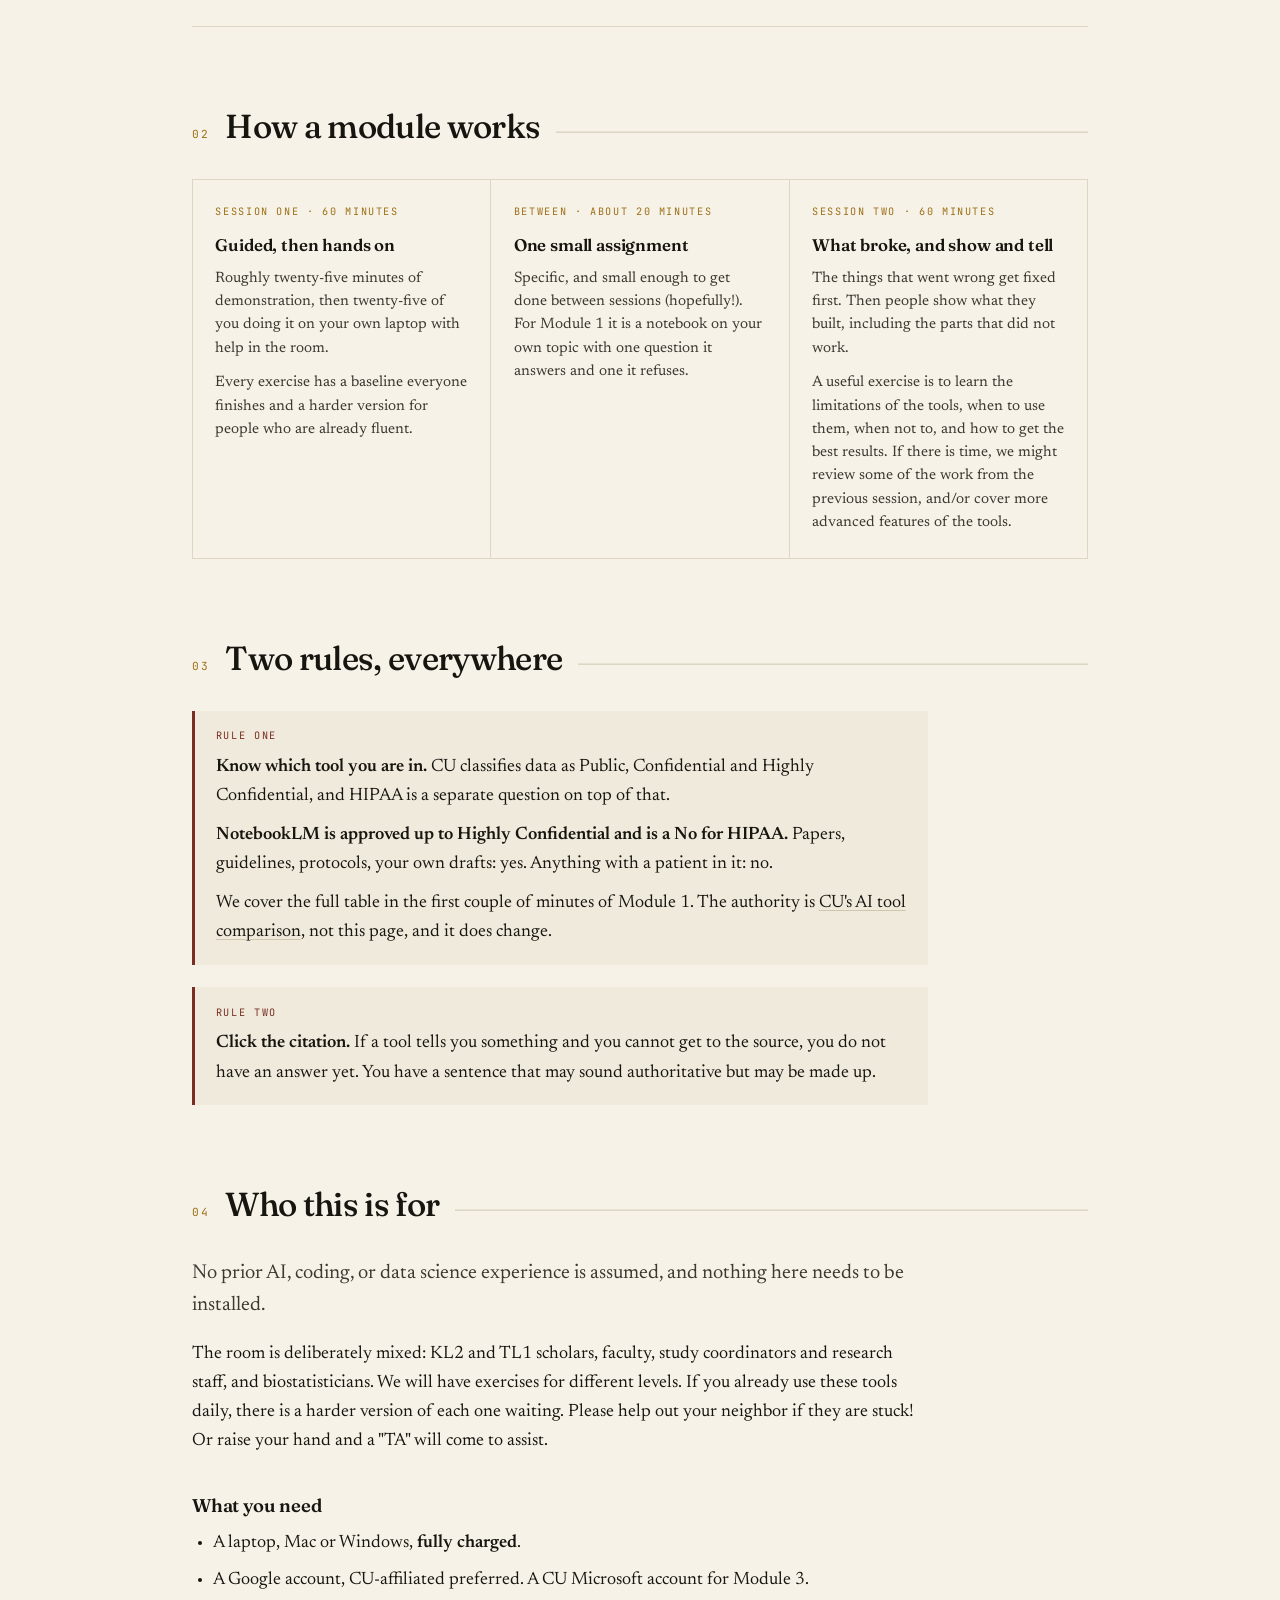
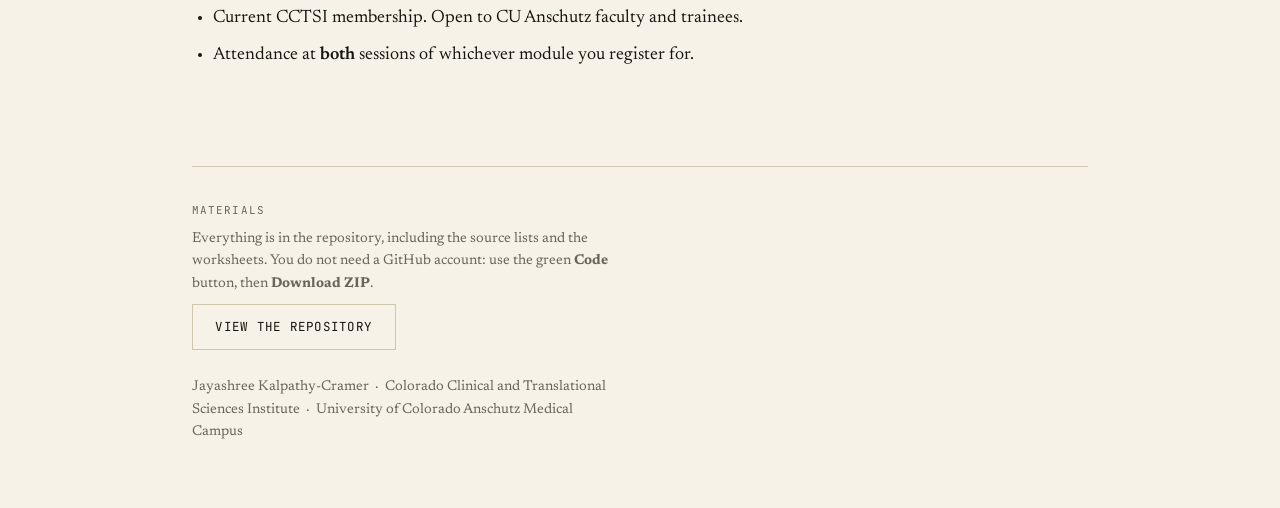
==== commit 020f11c0: "Module 2 page, worksheet and setup guide; link Module 2 from the site The NIH facts on the page were" ====
--- a/index.html
+++ b/index.html
@@ -25,10 +25,10 @@
   </header>
 
   <section class="hero-cta rise">
-    <p class="kicker">Start here · Module 1 · 1 September</p>
-    <p><strong>If you are registered for Module 1, there is one thing to do before you arrive:</strong>
-      open NotebookLM and confirm you can sign in with your CU Anschutz account.</p>
-    <p><a class="btn" href="module-1.html">Module 1 · what to do before you come</a></p>
+    <p class="kicker">Start here · Module 2 · 9 October</p>
+    <p><strong>If you are registered for Module 2, there is one thing to do before you arrive:</strong>
+      find your ORCID iD. Supporting a PI instead? Bring theirs.</p>
+    <p><a class="btn" href="module-2.html">Module 2 · what to do before you come</a></p>
   </section>
 
   <section class="sec">
@@ -36,17 +36,17 @@
     <ol class="index">
       <li><a href="module-1.html">
         <span class="n">1</span>
-        <span class="t">NotebookLM for Literature Grounding and Synthesis<span class="chip now">Next</span>
+        <span class="t">NotebookLM for Literature Grounding and Synthesis
           <span class="sub">Put your own papers into a notebook that answers questions with a
             clickable citation on every claim, and watch it decline the ones your sources do not
             cover.</span></span>
         <span class="d">1 Sep<br>10 Sep</span></a></li>
-      <li><div class="row">
+      <li><a href="module-2.html">
         <span class="n">2</span>
-        <span class="t">Lightweight Automation: NIH Biosketches and CVs
+        <span class="t">Lightweight Automation: NIH Biosketches and CVs<span class="chip now">Next</span>
           <span class="sub">Reducing repetitive work, starting with the biosketch, and where
             automation is worth trusting.</span></span>
-        <span class="d">9 Oct<br>15 Oct</span></div></li>
+        <span class="d">9 Oct<br>15 Oct</span></a></li>
       <li><div class="row">
         <span class="n">3</span>
         <span class="t">Practical Copilot Use Cases for Research and Administration
--- a/assets/style.css
+++ b/assets/style.css
@@ -191,3 +191,54 @@
   body::before{display:none} body{background:#fff;color:#000;font-size:11pt}
   .btn,.back{display:none} .index a{padding:.5rem 0}
 }
+
+/* ── record builder ───────────────────────────────── */
+.fld{font-family:var(--mono);font-size:.85rem;background:var(--paper-2);color:var(--ink);
+  border:1px solid var(--rule);padding:.5rem .6rem;border-radius:2px;max-width:100%}
+textarea.fld{width:100%;line-height:1.5}
+.cv-status{font-family:var(--mono);font-size:.78rem;color:var(--ink-3);min-height:1.4em}
+.cv-ok{color:var(--moss)} .cv-bad{color:var(--oxblood)}
+.cv-find{border-left:3px solid var(--rule);padding:.5rem .8rem;margin:.6rem 0;background:var(--paper-2)}
+.cv-find.cv-blocker{border-left-color:var(--oxblood)}
+.cv-find.cv-warn{border-left-color:var(--gold)}
+.cv-find.cv-info{border-left-color:var(--rule)}
+.cv-find strong{font-family:var(--mono);font-size:.68rem;letter-spacing:.12em;color:var(--ink-3)}
+.cv-drop{border:1px dashed var(--rule);padding:1.4rem;text-align:center;cursor:pointer;
+  font-family:var(--mono);font-size:.8rem;color:var(--ink-3);border-radius:2px}
+.cv-drop.over{border-color:var(--gold);color:var(--ink)}
+.cv-rank{display:flex;gap:.7rem;align-items:baseline;padding:.35rem 0;border-bottom:1px solid var(--rule-soft)}
+.cv-score{font-family:var(--mono);font-size:.8rem;color:var(--gold);min-width:1.6em}
+.cv-rank .cv-t{flex:1}
+.cv-matched{font-family:var(--mono);font-size:.7rem;color:var(--ink-3)}
+.cv-cut{border:0;border-top:2px solid var(--oxblood);margin:.4rem 0}
+.cv-render{background:var(--paper-2);border:1px solid var(--rule);padding:1.4rem;margin-top:1rem}
+.cv-render h1{font-family:var(--display);font-size:1.6rem;margin:0 0 .2rem}
+.cv-render h2{font-family:var(--mono);font-size:.7rem;letter-spacing:.14em;color:var(--ink-3);
+  border-bottom:1px solid var(--rule);padding-bottom:.3rem;margin:1.4rem 0 .5rem}
+.cv-render ul{list-style:none;padding:0;margin:0}
+.cv-render li{padding:.22rem 0;font-size:.92rem}
+.cv-y,.cv-id{font-family:var(--mono);font-size:.74rem;color:var(--ink-3)}
+.cv-j{font-style:italic;color:var(--ink-2)}
+.cv-empty{color:var(--ink-3);font-style:italic}
+.cv-prompt{margin-top:1rem}
+.cv-note-inline{font-family:var(--mono);font-size:.72rem;color:var(--ink-3);display:block;margin-top:.4rem}
+.cv-note{font-size:.9rem;color:var(--ink-2);border-left:3px solid var(--gold);padding-left:.8rem}
+@media(max-width:34rem){.cv-rank{flex-wrap:wrap}}
+.cv-find details{margin-top:.3rem}
+.cv-find summary{font-family:var(--mono);font-size:.72rem;letter-spacing:.06em;color:var(--gold);
+  cursor:pointer;padding:.2rem 0}
+.cv-find summary:hover{color:var(--gold-bright)}
+.cv-find ul{margin:.4rem 0 0;padding-left:1.1rem}
+.cv-find li{font-size:.88rem;padding:.1rem 0}
+.cv-example{font-family:var(--mono);font-size:.78rem;background:var(--paper-2);border:1px solid var(--rule);
+  padding:.6rem .8rem;white-space:pre-wrap;overflow-wrap:anywhere;margin:.6rem 0}
+.cv-about{display:grid;grid-template-columns:repeat(auto-fit,minmax(13rem,1fr));gap:.6rem 1rem;margin:1rem 0 1.2rem}
+.cv-about label{font-family:var(--mono);font-size:.7rem;letter-spacing:.06em;color:var(--ink-3);
+  display:flex;flex-direction:column;gap:.25rem}
+.cv-about .fld{width:100%}
+.cv-sec{border-bottom:1px solid var(--rule-soft);padding:.3rem 0}
+.cv-sec summary{font-family:var(--mono);font-size:.72rem;letter-spacing:.06em;color:var(--ink-2);
+  cursor:pointer;padding:.25rem 0}
+.cv-sec summary:hover,.cv-sec[open] summary{color:var(--gold)}
+.cv-count{color:var(--moss)}
+.cv-sec textarea{margin:.4rem 0 .7rem}
